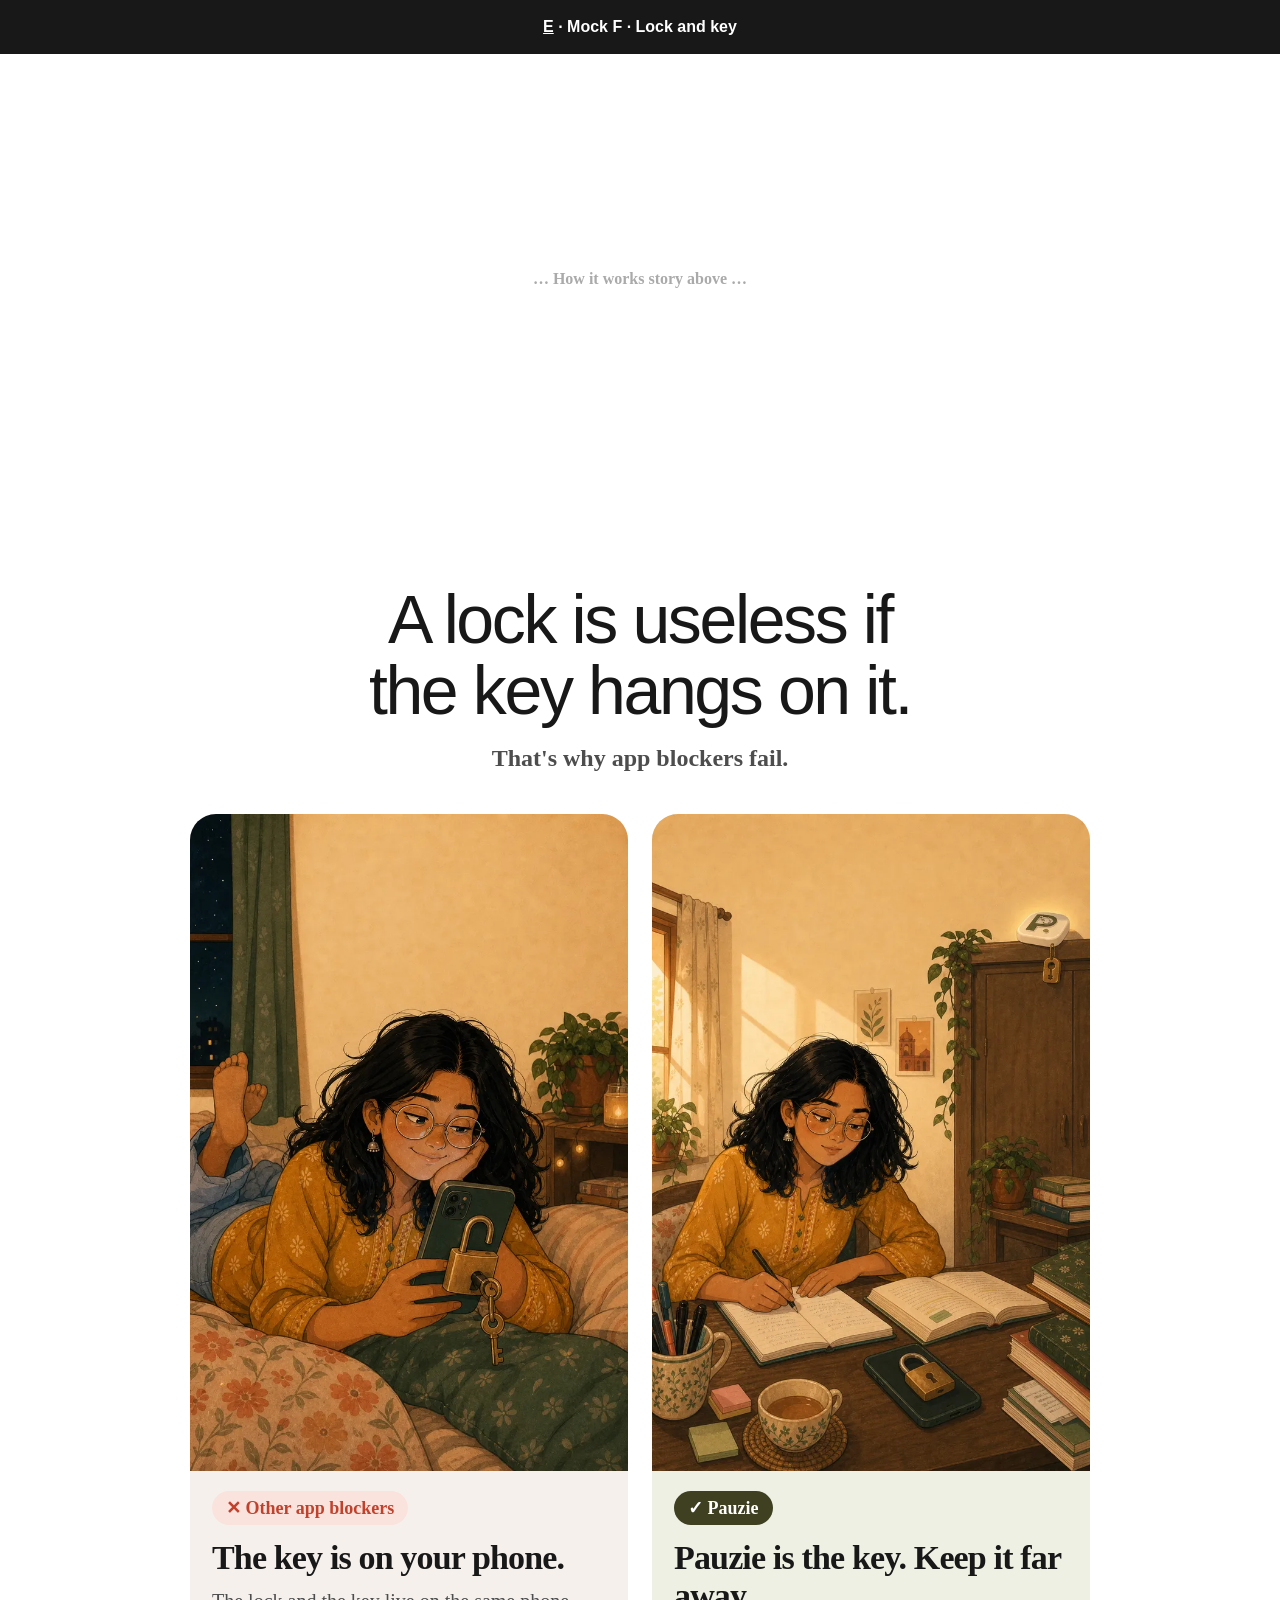
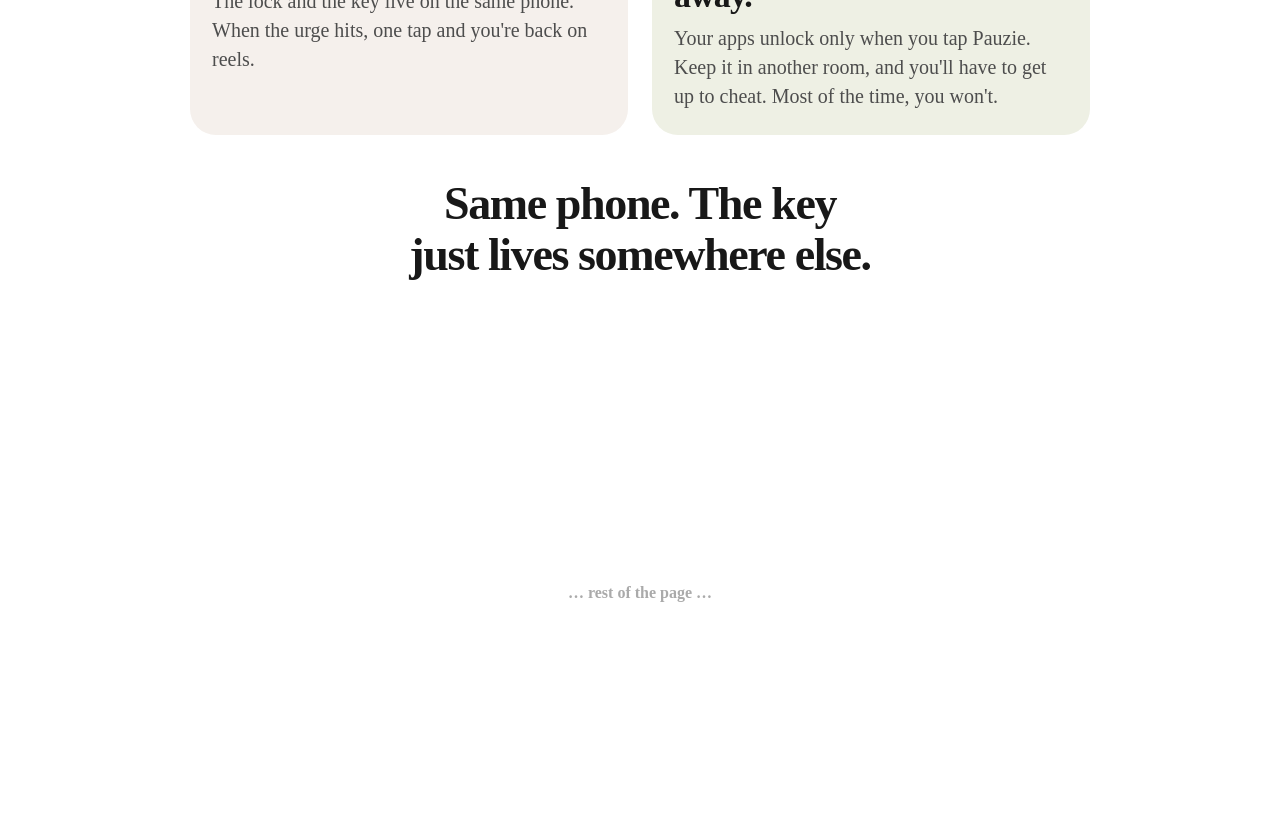
==== why-f.html @ ae94ecfa "Why Pauzie mock F: lock and key Co-Authored-By: Claude Opus 5.5 (1M context) <noreply@anthropic.com>" ====
<!doctype html>
<html lang="en">
<head>
<meta charset="utf-8">
<meta name="viewport" content="width=device-width,initial-scale=1,viewport-fit=cover">
<title>Why Pauzie — F: Lock and key</title>
<link rel="stylesheet" href="https://api.fontshare.com/v2/css?f[]=switzer@400,500,600,700&display=swap">
<style>
  :root { --ink: #181818; --pine: #3F4021; --beige: #f5f0ec; --red: #c2412b; --grey: #4d4d4d; }
  * { box-sizing: border-box; margin: 0; padding: 0; }
  body { background: #fff; color: var(--ink); font-family: Switzer, -apple-system, sans-serif; -webkit-font-smoothing: antialiased; }
  .note { padding: 16px 20px; font: 600 16px/1.4 Switzer, sans-serif; background: var(--ink); color: #fff; text-align: center; }
  .note a { color: inherit; }
  .pad { height: 50vh; display: grid; place-items: center; color: #aaa; font: 600 16px Switzer; }

  .lk { padding: 80px 16px 88px; text-align: center; }
  .lk h2 { font: 500 clamp(34px, 8.8vw, 68px)/1.04 Switzer, sans-serif; letter-spacing: -.035em; max-width: 15ch; margin: 0 auto; text-wrap: balance; }
  .lk .sub { margin: 16px auto 0; max-width: 30ch; font: 600 clamp(19px, 2vw, 24px)/1.35 Switzer; color: var(--grey); text-wrap: balance; }

  .pair { margin: 40px auto 0; max-width: 900px; display: grid; gap: 16px; }
  @media (min-width: 760px) { .pair { grid-template-columns: 1fr 1fr; gap: 24px; } }
  .side { border-radius: 26px; overflow: hidden; background: var(--beige); text-align: left; display: flex; flex-direction: column; }
  .side img { width: 100%; aspect-ratio: 2 / 3; object-fit: cover; display: block; }
  .side .txt { padding: 20px 22px 24px; }
  .tag { display: inline-flex; align-items: center; gap: 8px; padding: 8px 14px; border-radius: 99px; font: 700 clamp(16px, 1.5vw, 18px)/1 Switzer; }
  .bad .tag { background: #fbe3dd; color: var(--red); }
  .good .tag { background: var(--pine); color: #fff; }
  .side h3 { margin-top: 14px; font: 600 clamp(26px, 3vw, 34px)/1.1 Switzer; letter-spacing: -.025em; }
  .side p { margin-top: 10px; font: 500 clamp(18px, 1.7vw, 20px)/1.45 Switzer; color: var(--grey); }
  .good { background: #eef0e4; }

  .end { margin: 44px auto 0; max-width: 22ch; font: 600 clamp(28px, 5.6vw, 46px)/1.1 Switzer; letter-spacing: -.03em; text-wrap: balance; }
</style>
</head>
<body>
<p class="note"><a href="why-e.html">E</a> · Mock F · Lock and key</p>
<div class="pad">… How it works story above …</div>

<section class="lk">
  <h2>A lock is useless if the key hangs on it.</h2>
  <p class="sub">That's why app blockers fail.</p>

  <div class="pair">
    <article class="side bad">
      <img src="assets/why/k1.webp" alt="Riya scrolling at night. A padlock hangs on her phone with the key still in it.">
      <div class="txt">
        <span class="tag">✕ Other app blockers</span>
        <h3>The key is on your phone.</h3>
        <p>The lock and the key live on the same phone. When the urge hits, one tap and you're back on reels.</p>
      </div>
    </article>
    <article class="side good">
      <img src="assets/why/k2.webp" alt="Riya studying. Her phone is locked on the desk and Pauzie, the key, sits on top of the almirah across the room.">
      <div class="txt">
        <span class="tag">✓ Pauzie</span>
        <h3>Pauzie is the key. Keep it far away.</h3>
        <p>Your apps unlock only when you tap Pauzie. Keep it in another room, and you'll have to get up to cheat. Most of the time, you won't.</p>
      </div>
    </article>
  </div>

  <p class="end">Same phone. The key just lives somewhere else.</p>
</section>

<div class="pad">… rest of the page …</div>
</body>
</html>
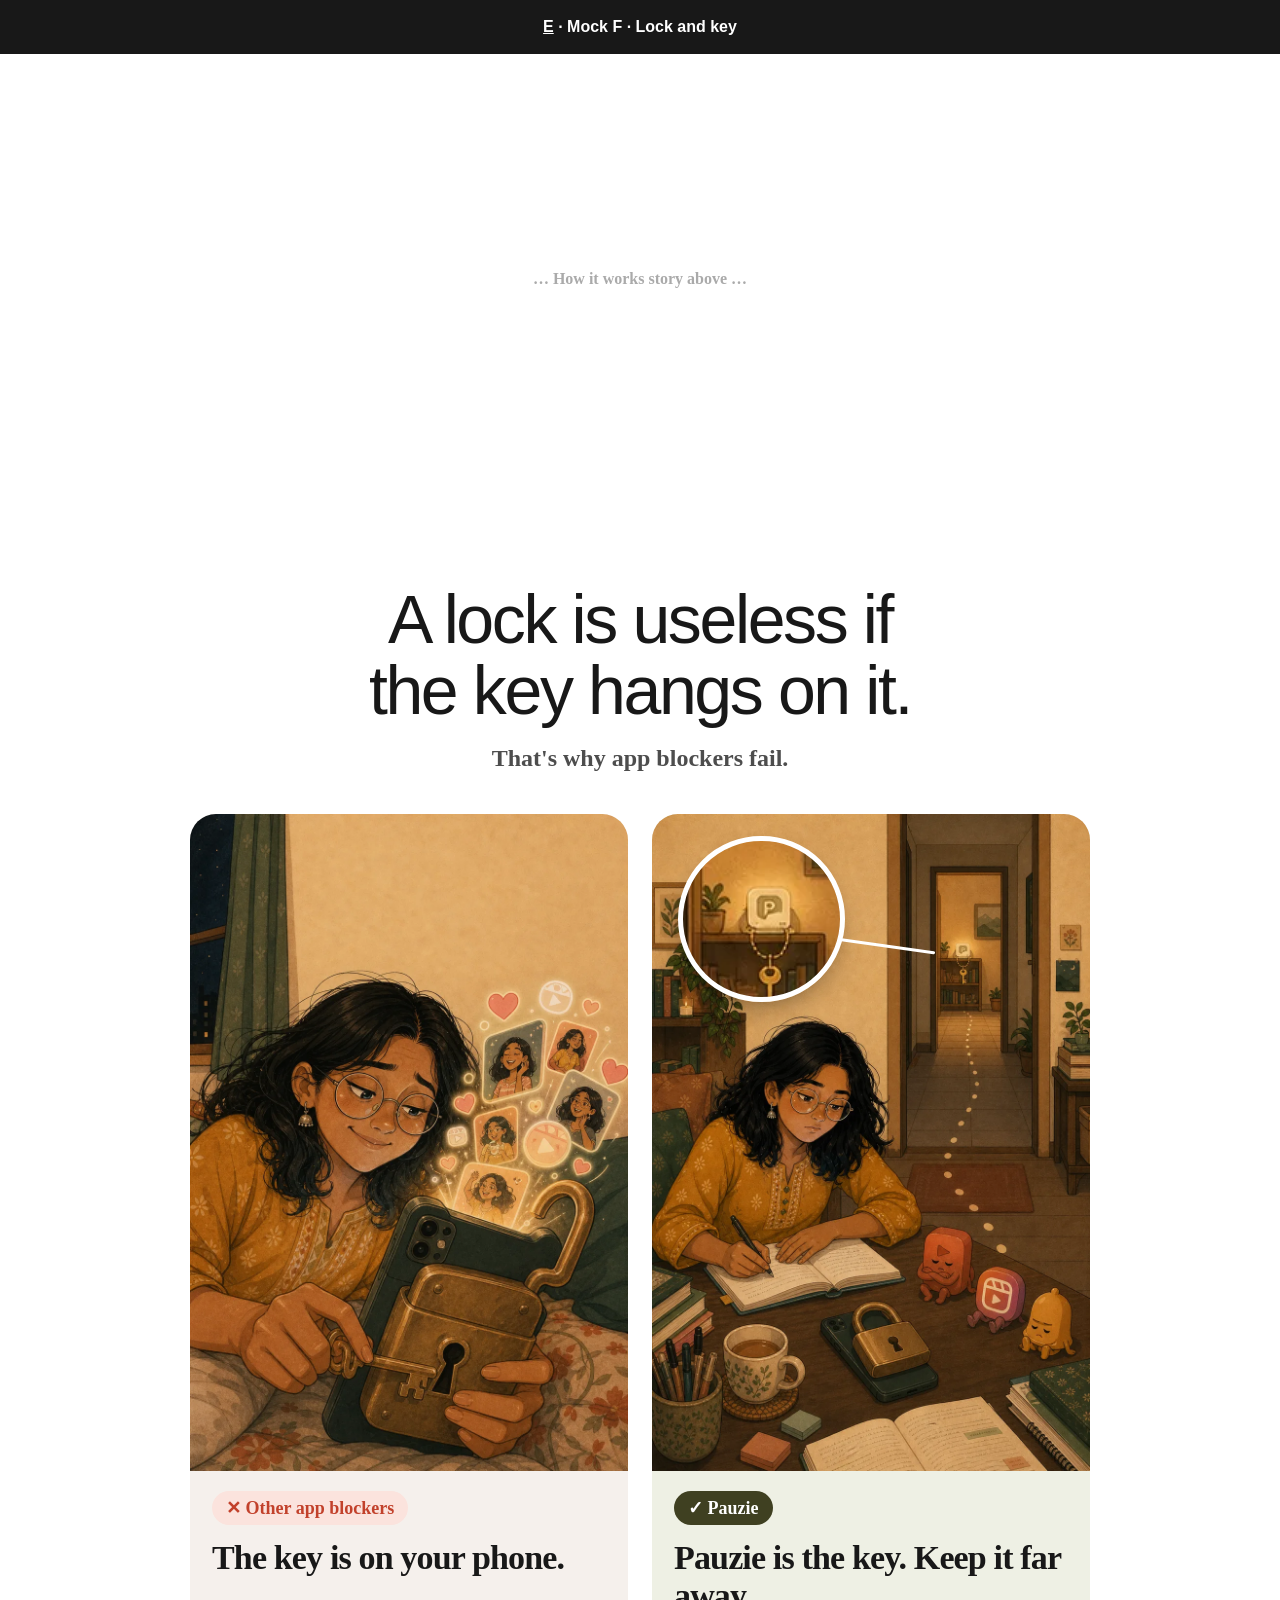
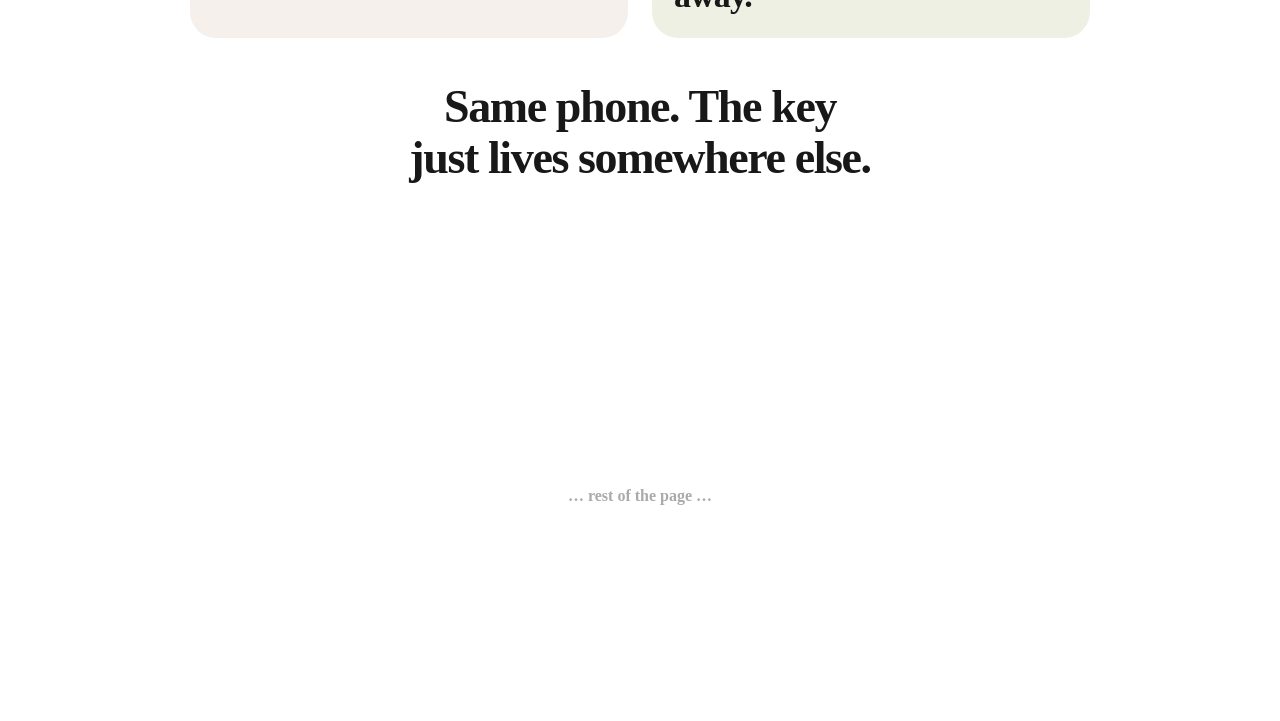
==== commit c5e96394: "Why mock F: pictures tell it (key turned by her own hand / key far away in another room), zoom on Pa" ====
--- a/why-f.html
+++ b/why-f.html
@@ -28,6 +28,12 @@
   .side h3 { margin-top: 14px; font: 600 clamp(26px, 3vw, 34px)/1.1 Switzer; letter-spacing: -.025em; }
   .side p { margin-top: 10px; font: 500 clamp(18px, 1.7vw, 20px)/1.45 Switzer; color: var(--grey); }
   .good { background: #eef0e4; }
+  .pic { position: relative; container-type: inline-size; }
+  /* magnifier on the far shelf: Pauzie with the key, in the other room */
+  .zoom { position: absolute; left: 6cqw; top: 5cqw; width: 38cqw; height: 38cqw; border-radius: 50%; border: 5px solid #fff;
+    box-shadow: 0 12px 28px -10px rgba(0,0,0,.45); background: url(assets/why/k2.webp?v=2) no-repeat;
+    background-size: 300cqw 450cqw; background-position: calc(19cqw - 212.4cqw) calc(19cqw - 96.75cqw); }
+  .zoom::after { content: ""; position: absolute; left: 100%; top: 62%; width: 22cqw; height: 3px; background: #fff; transform-origin: left; transform: rotate(8deg); border-radius: 3px; }
 
   .end { margin: 44px auto 0; max-width: 22ch; font: 600 clamp(28px, 5.6vw, 46px)/1.1 Switzer; letter-spacing: -.03em; text-wrap: balance; }
 </style>
@@ -42,19 +48,17 @@
 
   <div class="pair">
     <article class="side bad">
-      <img src="assets/why/k1.webp" alt="Riya scrolling at night. A padlock hangs on her phone with the key still in it.">
+      <img src="assets/why/k1.webp?v=2" alt="Riya scrolling at night. A padlock hangs on her phone with the key still in it.">
       <div class="txt">
         <span class="tag">✕ Other app blockers</span>
         <h3>The key is on your phone.</h3>
-        <p>The lock and the key live on the same phone. When the urge hits, one tap and you're back on reels.</p>
       </div>
     </article>
     <article class="side good">
-      <img src="assets/why/k2.webp" alt="Riya studying. Her phone is locked on the desk and Pauzie, the key, sits on top of the almirah across the room.">
+      <div class="pic"><img src="assets/why/k2.webp?v=2" alt="Riya studies with her phone padlocked on the desk. Far away in another room, Pauzie hangs with the key on a shelf."><span class="zoom" aria-hidden="true"></span></div>
       <div class="txt">
         <span class="tag">✓ Pauzie</span>
         <h3>Pauzie is the key. Keep it far away.</h3>
-        <p>Your apps unlock only when you tap Pauzie. Keep it in another room, and you'll have to get up to cheat. Most of the time, you won't.</p>
       </div>
     </article>
   </div>
